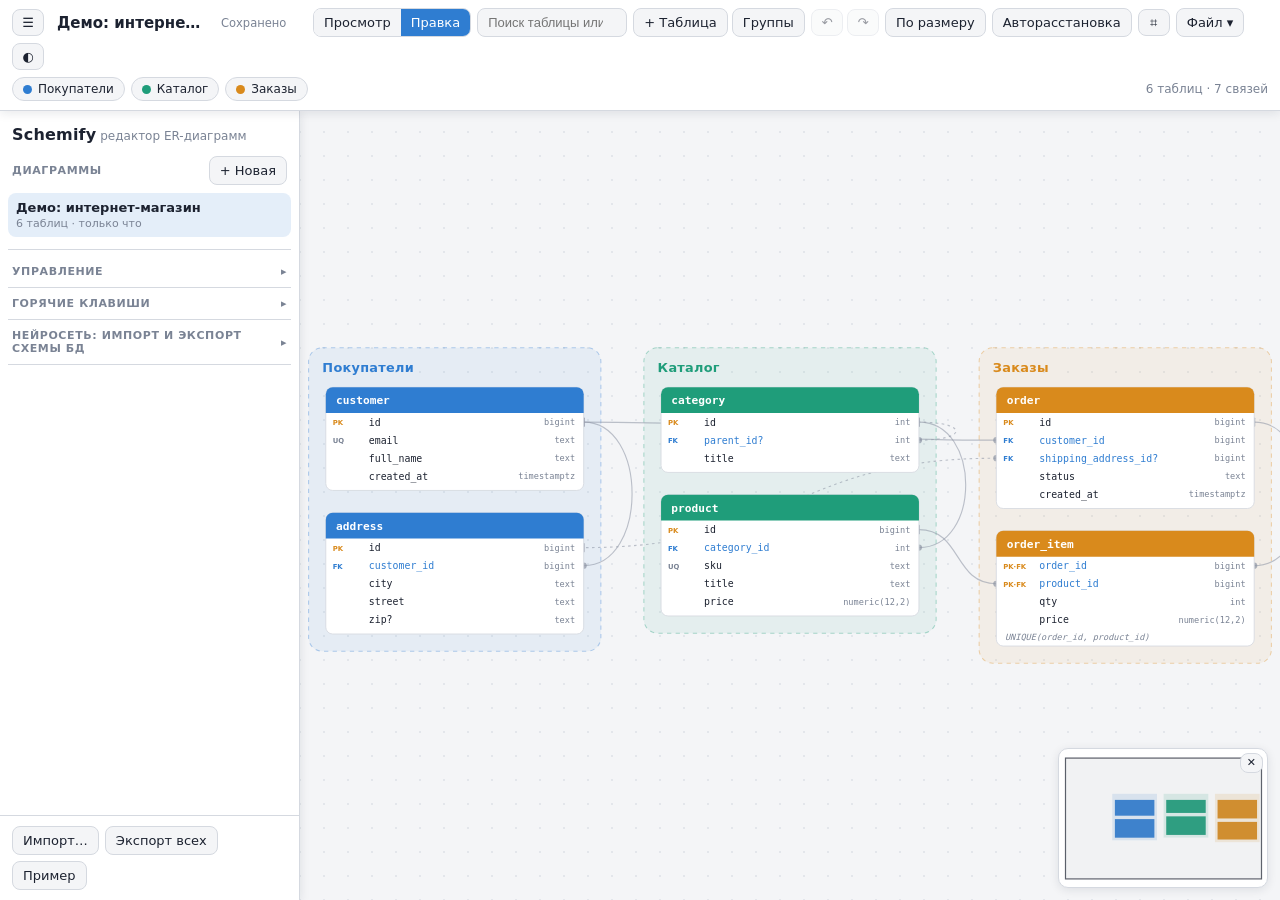
==== index.html @ 95e9d9aa "Проект переименован в Schemify - Название в заголовке вкладки, в левой панели, в промптах для нейрос" ====
<!doctype html>
<html lang="ru">
<head>
<meta charset="utf-8">
<meta name="viewport" content="width=device-width, initial-scale=1">
<title>Schemify — редактор ER-диаграмм</title>
<link rel="icon" href="data:,">
<!-- viewer.js подключается в <head>: он внедряет базовый CSS тем/диаграммы и сразу применяет тему (без мигания) -->
<script src="viewer.js"></script>
<link rel="stylesheet" href="style.css">
</head>
<body class="mode-edit">

<div id="top">
  <button id="sb-toggle" type="button" class="icon" data-i18n-aria="toggleSidebar" aria-controls="sidebar" aria-expanded="false">☰</button>
  <div class="title">
    <input id="dname" class="dname" type="text" data-i18n-aria="diagramName" spellcheck="false" autocomplete="off">
    <span id="save-state" class="save-state" role="status" aria-live="polite"></span>
  </div>
  <div class="seg" role="radiogroup" data-i18n-aria="modeAria">
    <button id="m-view" type="button" role="radio" aria-checked="false" data-i18n="modeView"></button>
    <button id="m-edit" type="button" role="radio" aria-checked="true" data-i18n="modeEdit"></button>
  </div>
  <input id="q" type="search" data-i18n-ph="searchPh" data-i18n-aria="search" autocomplete="off">
  <div class="grp edit-only">
    <button id="b-add-table" type="button" data-i18n="addTable" data-i18n-title="addTableAria"></button>
    <button id="b-groups" type="button" data-i18n="groupsBtn"></button>
  </div>
  <div class="grp edit-only">
    <button id="b-undo" type="button" class="icon" data-i18n-aria="undo">↶</button>
    <button id="b-redo" type="button" class="icon" data-i18n-aria="redo">↷</button>
  </div>
  <button id="fit" type="button" data-i18n="fit" title="F"></button>
  <button id="b-layout" type="button" class="edit-only" data-i18n="autoLayout"></button>
  <button id="b-snap" type="button" class="edit-only toggle icon" aria-pressed="false" data-i18n-aria="snapAria">⌗</button>
  <div class="menu-wrap">
    <button id="b-file" type="button" aria-haspopup="menu" aria-expanded="false" aria-controls="file-menu"><span data-i18n="fileMenu"></span> ▾</button>
    <div id="file-menu" class="menu" role="menu" hidden></div>
  </div>
  <button id="theme" type="button" class="icon" data-i18n-aria="themeAria">◐</button>
  <div class="row2"><div id="chips"></div><span id="stats" aria-live="polite"></span></div>
</div>

<aside id="sidebar" data-i18n-aria="diagrams">
  <div class="brand"><b>Schemify</b> <span data-i18n="appTagline"></span></div>
  <div class="sb-head">
    <h2 data-i18n="diagrams"></h2>
    <button id="sb-new" type="button" data-i18n="newDiagram"></button>
  </div>
  <div class="sb-body">
    <ul id="dlist"></ul>
    <div class="sb-help">
      <details data-help="controls"><summary data-i18n="helpControls"></summary><div id="help-controls" class="help"></div></details>
      <details data-help="keys"><summary data-i18n="helpKeys"></summary><div id="help-keys" class="help"></div></details>
      <details data-help="ai"><summary data-i18n="helpAi"></summary><div id="help-ai" class="help"></div></details>
    </div>
  </div>
  <div class="sb-foot">
    <button id="sb-import" type="button" data-i18n="importBtn"></button>
    <button id="sb-export-all" type="button" data-i18n="exportAllBtn"></button>
    <button id="sb-sample" type="button" data-i18n="sampleBtn"></button>
  </div>
</aside>

<svg id="svg" data-i18n-aria="canvasAria" role="application"></svg>

<div id="empty" hidden></div>

<div id="panel" role="complementary">
  <button id="close" type="button" data-i18n-aria="close">✕</button>
  <div id="pc"></div>
</div>

<div id="minimap" hidden>
  <canvas data-i18n-aria="minimapAria"></canvas>
  <button type="button" class="mm-close" data-i18n-aria="close">✕</button>
</div>
<button id="mm-show" type="button" hidden data-i18n="minimap"></button>

<div id="toasts" aria-live="polite"></div>
<div id="drop" hidden data-i18n="dropHint"></div>
<input id="file" type="file" accept=".json,.html,.htm,application/json,text/html" hidden>
<datalist id="pg-types"></datalist>

<script src="model.js"></script>
<script src="storage.js"></script>
<script src="samples.js"></script>
<script src="app.js"></script>
</body>
</html>
---- style.css ----
/* ============================================================================
   style.css — стили интерфейса редактора.
   Переменные тем (--bg, --panel, --card, --card-line, --text, --muted, --edge,
   --grid, --shadow, --c-<группа>, а также --accent/--fk/--pk/--danger) и стиль
   самой диаграммы объявлены в viewer.js (ERD.CSS): тот же CSS вшивается в
   экспортируемый HTML, поэтому он живёт в одном месте. Здесь — только редактор.
   ========================================================================== */
body{--sbw:300px;--pw:330px}
body.mode-edit{--pw:370px}
.mono{font-family:ui-monospace,"JetBrains Mono",Menlo,Consolas,monospace}

/* ---------- верхняя панель ---------- */
#top{gap:6px;padding:8px 12px}
#top input[type=search]{width:150px}
#top .grp{display:flex;gap:4px;align-items:center}
#top .title{display:flex;align-items:center;gap:6px;min-width:0}
.icon{min-width:32px;padding:6px 8px;line-height:1}
button:disabled{opacity:.45;cursor:default}
button:disabled:hover{border-color:var(--card-line)}
button.primary{background:var(--accent);border-color:var(--accent);color:#fff}
button.primary:hover{filter:brightness(1.08);border-color:var(--accent)}
button.danger{color:var(--danger)}
button.danger.primary{background:var(--danger);border-color:var(--danger);color:#fff}
button.toggle[aria-pressed=true]{border-color:var(--accent);color:var(--accent);background:color-mix(in srgb,var(--accent) 12%,var(--bg))}
.dname{font:650 15px system-ui,-apple-system,"Segoe UI",Roboto,sans-serif;background:transparent;color:var(--text);
  border:1px solid transparent;border-radius:8px;padding:4px 6px;width:165px;min-width:60px;text-overflow:ellipsis}
.dname:hover{border-color:var(--card-line)}
.dname:focus{border-color:var(--accent);background:var(--bg);outline:none}
.save-state{font-size:11.5px;color:var(--muted);white-space:nowrap;min-width:86px}
.save-state[data-state=saving]{color:var(--pk)}
.save-state[data-state=failed]{color:var(--danger);font-weight:600}
.seg{display:inline-flex;border:1px solid var(--card-line);border-radius:8px;overflow:hidden}
.seg button{border:0;border-radius:0;background:var(--bg)}
.seg button[aria-checked=true]{background:var(--accent);color:#fff}
body.mode-view .edit-only{display:none!important}
#top .row2{flex-basis:100%;display:flex;gap:10px;align-items:center;min-height:26px}
#top .row2 #chips{flex:1}

/* меню «Файл» */
.menu-wrap{position:relative}
.menu{position:absolute;top:calc(100% + 6px);left:0;z-index:10;min-width:260px;background:var(--panel);
  border:1px solid var(--card-line);border-radius:10px;box-shadow:var(--shadow);padding:6px;display:flex;flex-direction:column}
.menu[hidden]{display:none}
.menu button{border:0;background:transparent;text-align:left;display:flex;justify-content:space-between;align-items:center;gap:16px;
  padding:7px 10px;border-radius:6px}
.menu button:hover,.menu button:focus-visible{background:var(--bg);outline:none}
.menu button[aria-checked=true]::after{content:"✓";color:var(--accent)}
.menu kbd{color:var(--muted);font:11px system-ui,sans-serif}
.menu hr{border:0;border-top:1px solid var(--card-line);margin:5px 4px}

/* ---------- боковая панель диаграмм ---------- */
#sidebar{position:fixed;left:0;top:var(--th,56px);bottom:0;width:var(--sbw);z-index:4;background:var(--panel);
  border-right:1px solid var(--card-line);box-shadow:var(--shadow);display:flex;flex-direction:column;
  transform:translateX(-100%);transition:transform .2s,visibility .2s;visibility:hidden}
body.sb-open #sidebar{transform:none;visibility:visible}
.brand{padding:14px 12px 4px;font-size:12px;color:var(--muted)}
.brand b{font-size:16px;font-weight:750;color:var(--text);letter-spacing:.2px}
.sb-head{display:flex;align-items:center;justify-content:space-between;padding:8px 12px 8px}
.sb-head h2{font-size:11px;text-transform:uppercase;letter-spacing:.6px;color:var(--muted);margin:0}
#sidebar{width:var(--sbw)}
.sb-body{flex:1;overflow:auto;min-height:0;padding-bottom:8px}
#dlist{list-style:none;margin:0;padding:0 8px}
.ditem{display:flex;align-items:center;border-radius:8px;margin-bottom:2px}
.ditem:hover{background:var(--bg)}
.ditem.cur{background:color-mix(in srgb,var(--accent) 13%,transparent)}
.dopen{flex:1;min-width:0;text-align:left;border:0;background:transparent;padding:7px 8px;display:grid;
  grid-template-columns:1fr auto;column-gap:6px;row-gap:2px;align-items:center}
.dopen .dn{grid-column:1}.dopen .dm{grid-column:1}
.dmore{grid-column:2;grid-row:1/3;color:var(--muted);font-size:16px;opacity:0;transition:opacity .1s}
.ditem:hover .dmore,.dopen[aria-expanded=true] .dmore,.dopen:focus-visible .dmore{opacity:1}
.dopen[aria-expanded=true]{background:var(--bg);border-radius:8px}
.dn{font-weight:600;font-size:13px;white-space:nowrap;overflow:hidden;text-overflow:ellipsis}
.dm{font-size:11px;color:var(--muted)}

/* справка в левой панели */
.sb-help{margin:12px 8px 0;border-top:1px solid var(--card-line);padding-top:6px}
.sb-help details{border-bottom:1px solid var(--card-line)}
.sb-help summary{cursor:pointer;list-style:none;padding:9px 4px;font-size:11px;text-transform:uppercase;letter-spacing:.6px;
  color:var(--muted);font-weight:600;display:flex;justify-content:space-between;align-items:center;border-radius:6px}
.sb-help summary::-webkit-details-marker{display:none}
.sb-help summary::after{content:"▸";transition:transform .15s}
.sb-help details[open] summary::after{transform:rotate(90deg)}
.sb-help summary:hover{color:var(--text)}
.help{padding:0 4px 12px;font-size:12px;line-height:1.55;color:var(--muted)}
.help>b{color:var(--text);font-weight:600}
.help .hint{margin:8px 0 0}
.hdl{margin:0;display:grid;grid-template-columns:1fr;gap:1px}
.hdl dt{color:var(--text);font-weight:600;white-space:nowrap}
.hdl dd{margin:0 0 7px}
.help kbd{display:inline-block;font:600 10.5px ui-monospace,Menlo,Consolas,monospace;color:var(--text);background:var(--bg);
  border:1px solid var(--card-line);border-bottom-width:2px;border-radius:5px;padding:0 5px;line-height:17px}
.aicard{border:1px solid var(--card-line);border-radius:10px;padding:9px 10px;margin-top:10px;background:var(--bg)}
.aicard h4{margin:0;font-size:12.5px;color:var(--text)}
.aicard .hint{margin:3px 0 8px}
.aibtns{display:flex;flex-wrap:wrap;gap:5px}
.aibtns button{font-size:11.5px;padding:4px 8px;background:var(--panel)}
.aibtns button.primary{background:var(--accent)}
.menu.popup{position:fixed;top:0;left:0;z-index:25;min-width:220px}
.menu button.danger{color:var(--danger)}
.sb-foot{display:flex;flex-wrap:wrap;gap:6px;padding:10px 12px;border-top:1px solid var(--card-line)}

/* ---------- холст: элементы редактора ---------- */
#svg:focus{outline:none}
.node .port{display:none}
#svg.editing .node .port{display:inline;fill:var(--card);stroke:var(--fk);stroke-width:1.5;opacity:0;cursor:crosshair;transition:opacity .1s}
#svg.editing .node:hover .port{opacity:.35}
#svg.editing .node .row:hover .port{opacity:1}
#svg.editing .gtitle{cursor:move}
.tmp-link{fill:none;stroke:var(--fk);stroke-width:2;stroke-dasharray:6 4;pointer-events:none}
.marquee{fill:var(--accent);fill-opacity:.08;stroke:var(--accent);stroke-width:1;stroke-dasharray:4 3;pointer-events:none;vector-effect:non-scaling-stroke}
.node.linktarget .body{stroke:var(--fk);stroke-width:2.5}
.node .row.rowtarget .rowhl{fill-opacity:.2}
.gbox.drop{fill-opacity:.2;stroke-opacity:.95;stroke-width:2.2}
.inline-edit{position:fixed;z-index:20;background:var(--panel);color:var(--text);border:2px solid var(--accent);
  border-radius:6px;padding:2px 6px;outline:none;box-shadow:var(--shadow)}
#empty{position:fixed;left:50%;top:55%;transform:translate(-50%,-50%);z-index:2;max-width:440px;text-align:center;
  color:var(--muted);font-size:14px;line-height:1.55;pointer-events:none;padding:0 16px}

/* ---------- панель свойств ---------- */
body.mode-edit #panel{width:var(--pw)}
#panel .tname-in{width:100%;font:650 16px ui-monospace,Menlo,Consolas,monospace;padding:5px 8px;margin-right:28px}
#panel .ph{padding-right:30px}
#panel input[type=text],#panel textarea,#panel select{background:var(--bg);color:var(--text);border:1px solid var(--card-line);
  border-radius:6px;padding:5px 7px;font-size:12.5px;font-family:inherit;min-width:0}
#panel input.mono,#panel .mono{font-family:ui-monospace,Menlo,Consolas,monospace}
#panel input[type=text]:focus,#panel textarea:focus,#panel select:focus{border-color:var(--accent)}
#panel textarea{width:100%;min-height:58px;resize:vertical;line-height:1.4}
#panel select{padding:4px 5px}
.field{display:flex;flex-direction:column;gap:4px;margin:10px 0}
.field>span,.lbl{font-size:11px;color:var(--muted);text-transform:uppercase;letter-spacing:.6px}
.check{display:flex;align-items:center;gap:8px;font-size:13px;margin:8px 0;cursor:pointer}
.check input{width:16px;height:16px;accent-color:var(--accent)}
.pactions{display:flex;gap:6px;flex-wrap:wrap;margin:10px 0 4px}
.pactions button{font-size:12px;padding:5px 9px}
.warn{color:var(--danger);font-size:12px;margin-top:4px}
.colrow{border:1px solid var(--card-line);border-radius:8px;padding:5px 6px;margin-bottom:6px;background:color-mix(in srgb,var(--bg) 55%,var(--panel))}
.colrow input[type=text],.colrow select{background:var(--panel)!important}
.cl1{display:flex;gap:4px;align-items:center}
.cl1 .cname{flex:1.25;width:0}
.cl1 .ctype{flex:1;width:0;color:var(--muted)!important}
.cl2{display:flex;gap:4px;align-items:center;margin-top:5px;padding-left:24px}
.cl2 select{flex:1;width:0;font-size:11.5px!important}
.cl2 select:first-of-type{flex:1.5}
.cl2 .fklbl{font:700 9px system-ui,sans-serif;color:var(--fk);margin-left:4px;white-space:nowrap}
.fl{padding:2px 6px;font:700 10px system-ui,sans-serif;color:var(--muted);border-radius:6px}
.fl[aria-pressed=true]{color:#fff;background:var(--muted);border-color:var(--muted)}
.fl.pk[aria-pressed=true]{background:var(--pk);border-color:var(--pk)}
.fl.uq[aria-pressed=true]{background:var(--accent);border-color:var(--accent)}
.handle{cursor:grab;padding:4px 3px;border:0;background:transparent;color:var(--muted);touch-action:none;font-size:12px;letter-spacing:-2px;min-width:20px}
.handle:active{cursor:grabbing}
.xbtn{border:0;background:transparent;color:var(--muted);padding:4px 6px}
.xbtn:hover{color:var(--danger)}
.colrow.dragging{opacity:.45}
.colrow.drop-before{box-shadow:0 -3px 0 var(--accent)}
.colrow.drop-after{box-shadow:0 3px 0 var(--accent)}
.addbtn{width:100%;border-style:dashed;color:var(--muted);font-size:12.5px}
.addbtn:hover{color:var(--text)}
.uqrow{display:flex;gap:4px;margin-bottom:5px}
.uqrow input{flex:1;width:0}
.grow{display:flex;gap:6px;align-items:center;margin-bottom:6px}
.grow input[type=text]{flex:1;width:0}
.grow input[type=color]{width:28px;height:28px;padding:0;border:1px solid var(--card-line);border-radius:6px;background:none;cursor:pointer;flex:none}
.grow .cnt{font-size:11px;color:var(--muted);min-width:18px;text-align:right}
.selist{list-style:none;padding:0;margin:6px 0;max-height:240px;overflow:auto}
.hint{font-size:12px;color:var(--muted);line-height:1.45}

/* ---------- мини-карта ---------- */
#minimap{position:fixed;right:12px;bottom:12px;z-index:3;width:210px;height:140px;background:var(--panel);
  border:1px solid var(--card-line);border-radius:10px;box-shadow:var(--shadow);overflow:hidden;transition:right .2s}
#minimap[hidden],#mm-show[hidden]{display:none}
#minimap canvas{width:100%;height:100%;display:block;cursor:pointer;touch-action:none}
#minimap .mm-close{position:absolute;top:4px;right:4px;padding:0 6px;font-size:11px;line-height:18px}
#mm-show{position:fixed;right:12px;bottom:12px;z-index:3;font-size:12px;box-shadow:var(--shadow);background:var(--panel)}
body.panel-open #minimap,body.panel-open #mm-show{right:calc(var(--pw) + 24px)}

/* ---------- уведомления, диалоги, drag&drop ---------- */
#toasts{position:fixed;left:50%;bottom:16px;transform:translateX(-50%);z-index:30;display:flex;flex-direction:column;gap:8px;
  align-items:center;pointer-events:none;width:max-content;max-width:calc(100vw - 32px)}
.toast{pointer-events:auto;display:flex;align-items:center;gap:10px;background:var(--text);color:var(--bg);padding:8px 10px 8px 14px;
  border-radius:10px;font-size:13px;box-shadow:0 4px 18px rgba(0,0,0,.25);max-width:560px;line-height:1.4}
.toast button{background:transparent;color:inherit;border:1px solid currentColor;padding:3px 9px;font-size:12px;flex:none}
.toast .tx{border:0;opacity:.7;padding:3px 6px}
.toast.error{background:var(--danger);color:#fff}
.toast.warn{background:var(--pk);color:#1c2230}
dialog.dlg{border:1px solid var(--card-line);border-radius:12px;background:var(--panel);color:var(--text);box-shadow:var(--shadow);
  padding:18px 20px;width:min(540px,calc(100vw - 32px))}
dialog.dlg::backdrop{background:rgba(10,14,20,.45)}
.dlg h2{margin:0 0 10px;font-size:16px}
.dlg p{font-size:13.5px;line-height:1.5;margin:6px 0}
.dlg input[type=text],.dlg textarea{width:100%;background:var(--bg);color:var(--text);border:1px solid var(--card-line);border-radius:8px;
  padding:7px 9px;font-size:13.5px;font-family:inherit}
.dlg textarea{min-height:220px;font:12px ui-monospace,Menlo,Consolas,monospace;resize:vertical}
.dlg .actions{display:flex;justify-content:flex-end;gap:8px;margin-top:16px;flex-wrap:wrap}
.dlg .err{color:var(--danger);font-size:12.5px;margin-top:6px;white-space:pre-wrap}
.dlg .err:empty{display:none}
.dlg .warns{max-height:170px;overflow:auto;font-size:12px;color:var(--muted);padding-left:18px;margin:6px 0}
#drop{position:fixed;inset:0;z-index:40;display:flex;align-items:center;justify-content:center;font-size:20px;font-weight:600;
  background:color-mix(in srgb,var(--accent) 14%,transparent);border:3px dashed var(--accent);color:var(--text);pointer-events:none}
#drop[hidden]{display:none}

@media(max-width:800px){
  body{--sbw:min(290px,86vw)}
  body.mode-edit #panel{width:auto}
  .dname{width:130px}
  #top .row2 #chips{flex-wrap:nowrap;overflow-x:auto;scrollbar-width:none;min-width:0}
  #top .row2 #chips .chip{flex:none;white-space:nowrap}
  #stats{display:none}
  #minimap,#mm-show{display:none!important}
  .menu{position:fixed;left:8px;right:8px;top:calc(var(--th,56px) + 4px);max-height:calc(100vh - var(--th,56px) - 16px);overflow:auto}
}
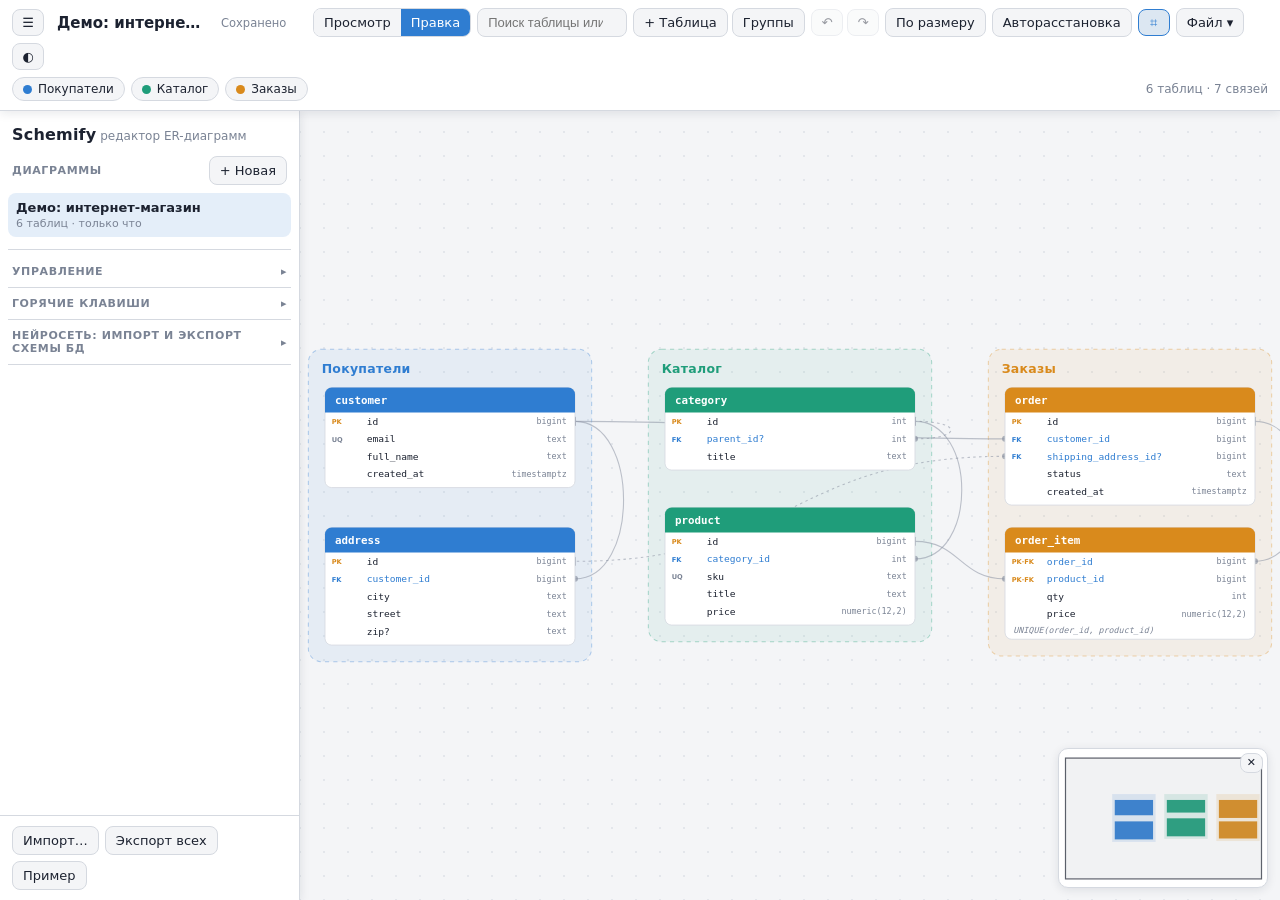
==== commit 8d128fec: "iOS: страница не масштабируется при фокусе поля и щипке - viewport: maximum-scale=1, user-scalable=n" ====
--- a/index.html
+++ b/index.html
@@ -2,7 +2,8 @@
 <html lang="ru">
 <head>
 <meta charset="utf-8">
-<meta name="viewport" content="width=device-width, initial-scale=1">
+<!-- maximum-scale=1: iOS не приближает страницу при фокусе поля ввода; масштаб схемы — свой, внутри холста -->
+<meta name="viewport" content="width=device-width, initial-scale=1, maximum-scale=1, user-scalable=no, viewport-fit=cover">
 <title>Schemify — редактор ER-диаграмм</title>
 <link rel="icon" href="data:,">
 <!-- viewer.js подключается в <head>: он внедряет базовый CSS тем/диаграммы и сразу применяет тему (без мигания) -->
--- a/style.css
+++ b/style.css
@@ -99,8 +99,13 @@
 .menu button.danger{color:var(--danger)}
 .sb-foot{display:flex;flex-wrap:wrap;gap:6px;padding:10px 12px;border-top:1px solid var(--card-line)}
 
+/* элементы интерфейса без выделения текста при двойном/долгом касании */
+.brand,.sb-head,.dopen,.sb-help summary,.menu,#toasts,#minimap,#mm-show,#empty,#drop{
+  -webkit-user-select:none;user-select:none;-webkit-touch-callout:none}
+
 /* ---------- холст: элементы редактора ---------- */
 #svg:focus{outline:none}
+body.mode-view .node{cursor:pointer}
 .node .port{display:none}
 #svg.editing .node .port{display:inline;fill:var(--card);stroke:var(--fk);stroke-width:1.5;opacity:0;cursor:crosshair;transition:opacity .1s}
 #svg.editing .node:hover .port{opacity:.35}
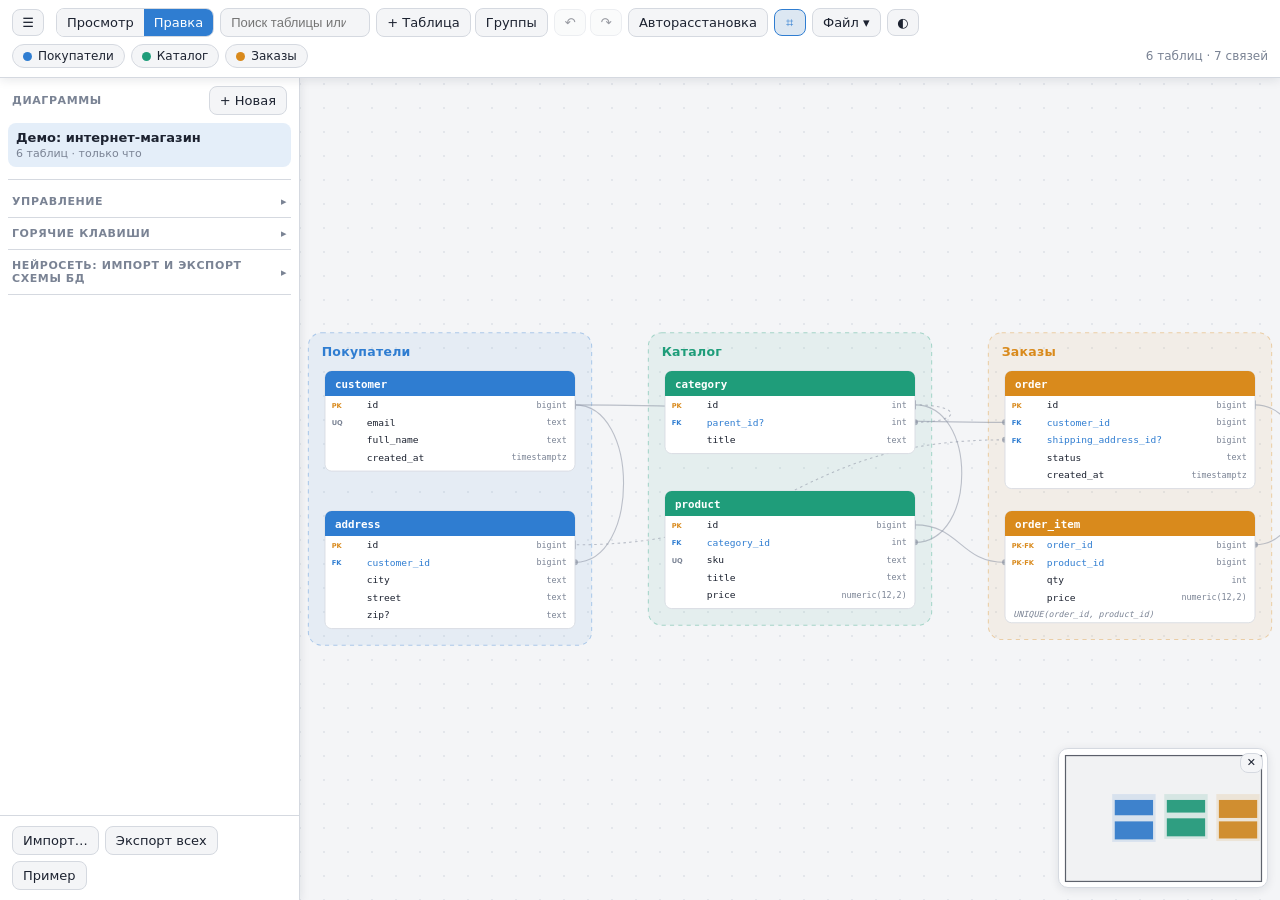
==== commit eff00594: "Упрощение интерфейса Были убраны из хедера - название проекта - кнопка "по размеру"  А также названи" ====
--- a/index.html
+++ b/index.html
@@ -15,7 +15,12 @@
 <div id="top">
   <button id="sb-toggle" type="button" class="icon" data-i18n-aria="toggleSidebar" aria-controls="sidebar" aria-expanded="false">☰</button>
   <div class="title">
-    <input id="dname" class="dname" type="text" data-i18n-aria="diagramName" spellcheck="false" autocomplete="off">
+    <!--
+      Название проекта было удалено из header'а.
+      Но на этом элементе немалый кусок логики завязан.
+      Так что просто скрыл его
+    -->
+    <input id="dname" class="dname" type="text" hidden="true" data-i18n-aria="diagramName" spellcheck="false" autocomplete="off">
     <span id="save-state" class="save-state" role="status" aria-live="polite"></span>
   </div>
   <div class="seg" role="radiogroup" data-i18n-aria="modeAria">
@@ -31,7 +36,7 @@
     <button id="b-undo" type="button" class="icon" data-i18n-aria="undo">↶</button>
     <button id="b-redo" type="button" class="icon" data-i18n-aria="redo">↷</button>
   </div>
-  <button id="fit" type="button" data-i18n="fit" title="F"></button>
+  <!-- <button id="fit" type="button" data-i18n="fit" title="F"></button> -->
   <button id="b-layout" type="button" class="edit-only" data-i18n="autoLayout"></button>
   <button id="b-snap" type="button" class="edit-only toggle icon" aria-pressed="false" data-i18n-aria="snapAria">⌗</button>
   <div class="menu-wrap">
@@ -43,7 +48,7 @@
 </div>
 
 <aside id="sidebar" data-i18n-aria="diagrams">
-  <div class="brand"><b>Schemify</b> <span data-i18n="appTagline"></span></div>
+  <!-- <div class="brand"><b>Schemify</b> <span data-i18n="appTagline"></span></div> -->
   <div class="sb-head">
     <h2 data-i18n="diagrams"></h2>
     <button id="sb-new" type="button" data-i18n="newDiagram"></button>
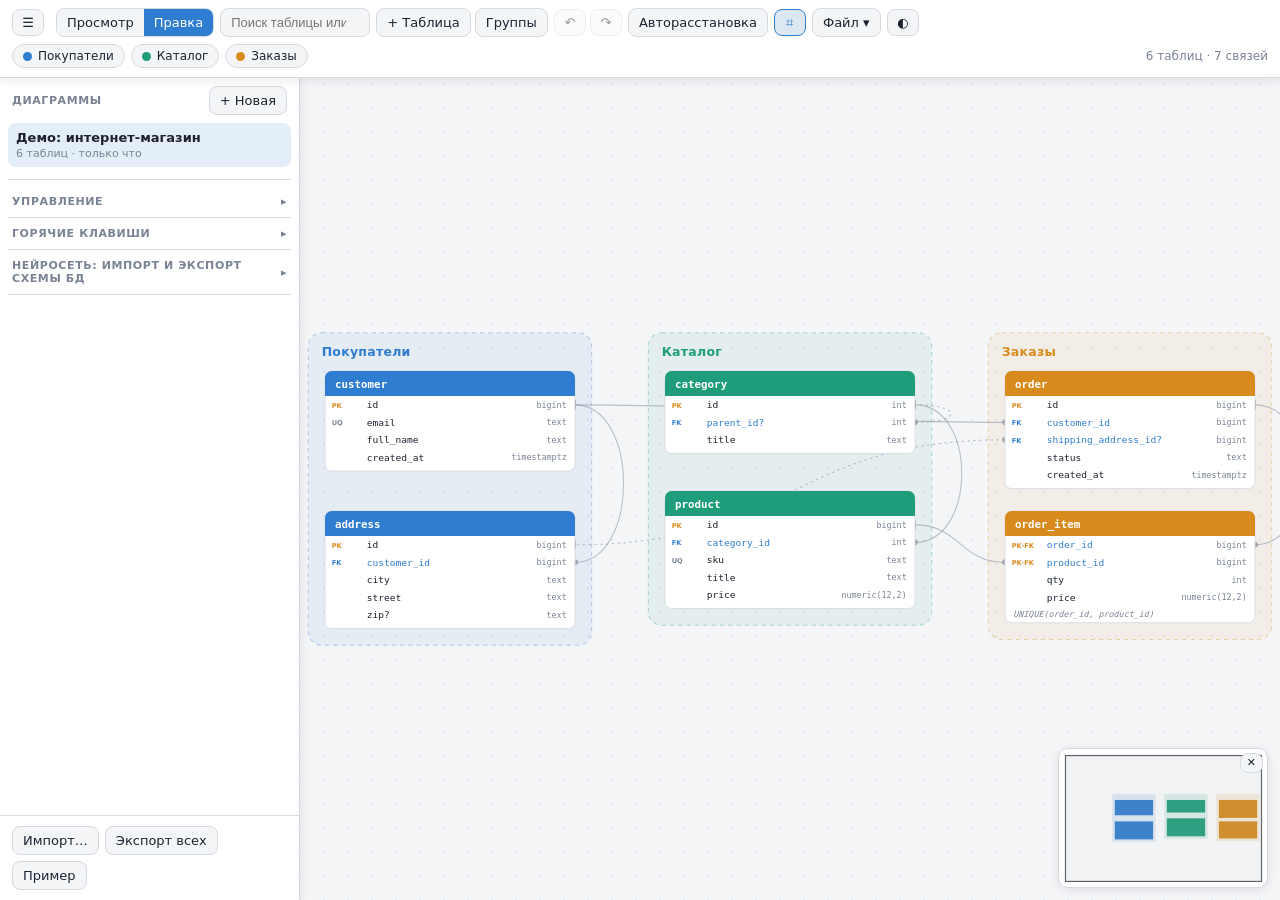
==== commit 73fe6129: "Сброс кэша браузера для скриптов и стилей (?v=2) Safari продолжал использовать старые viewer.js/app." ====
--- a/index.html
+++ b/index.html
@@ -6,9 +6,10 @@
 <meta name="viewport" content="width=device-width, initial-scale=1, maximum-scale=1, user-scalable=no, viewport-fit=cover">
 <title>Schemify — редактор ER-диаграмм</title>
 <link rel="icon" href="data:,">
+<!-- ?v=N у скриптов и стилей — сброс кэша браузера (особенно Safari): увеличивать при каждом изменении JS/CSS -->
 <!-- viewer.js подключается в <head>: он внедряет базовый CSS тем/диаграммы и сразу применяет тему (без мигания) -->
-<script src="viewer.js"></script>
-<link rel="stylesheet" href="style.css">
+<script src="viewer.js?v=2"></script>
+<link rel="stylesheet" href="style.css?v=2">
 </head>
 <body class="mode-edit">
 
@@ -88,9 +89,9 @@
 <input id="file" type="file" accept=".json,.html,.htm,application/json,text/html" hidden>
 <datalist id="pg-types"></datalist>
 
-<script src="model.js"></script>
-<script src="storage.js"></script>
-<script src="samples.js"></script>
-<script src="app.js"></script>
+<script src="model.js?v=2"></script>
+<script src="storage.js?v=2"></script>
+<script src="samples.js?v=2"></script>
+<script src="app.js?v=2"></script>
 </body>
 </html>
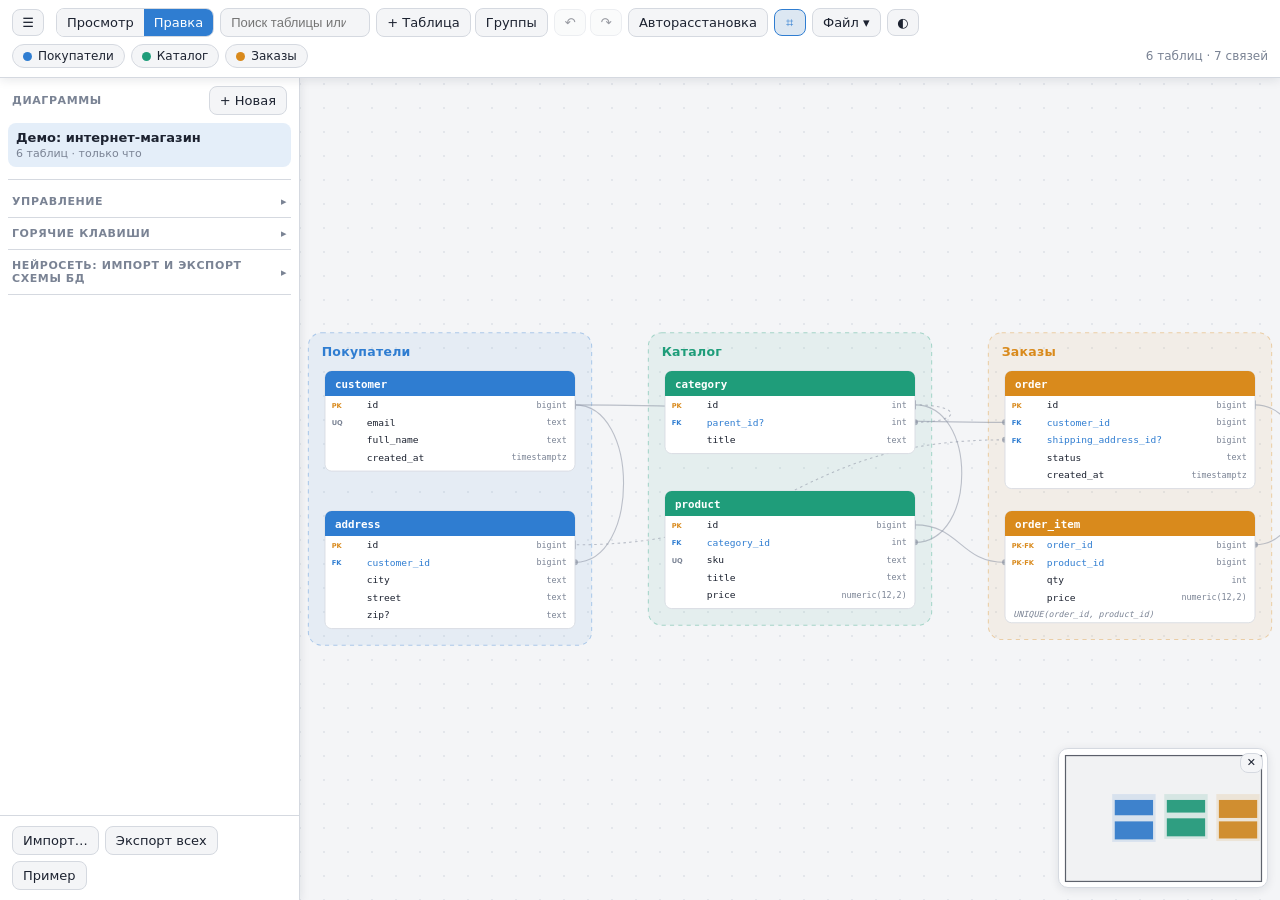
==== commit 702911dc: "Проверка схемы: автоисправление типов внешних ключей, дубликатов столбцов Co-Authored-By: Claude Son" ====
--- a/index.html
+++ b/index.html
@@ -8,8 +8,8 @@
 <link rel="icon" href="data:,">
 <!-- ?v=N у скриптов и стилей — сброс кэша браузера (особенно Safari): увеличивать при каждом изменении JS/CSS -->
 <!-- viewer.js подключается в <head>: он внедряет базовый CSS тем/диаграммы и сразу применяет тему (без мигания) -->
-<script src="viewer.js?v=2"></script>
-<link rel="stylesheet" href="style.css?v=2">
+<script src="viewer.js?v=3"></script>
+<link rel="stylesheet" href="style.css?v=3">
 </head>
 <body class="mode-edit">
 
@@ -45,7 +45,7 @@
     <div id="file-menu" class="menu" role="menu" hidden></div>
   </div>
   <button id="theme" type="button" class="icon" data-i18n-aria="themeAria">◐</button>
-  <div class="row2"><div id="chips"></div><span id="stats" aria-live="polite"></span></div>
+  <div class="row2"><div id="chips"></div><button id="b-lint" type="button" class="lint" hidden></button><span id="stats" aria-live="polite"></span></div>
 </div>
 
 <aside id="sidebar" data-i18n-aria="diagrams">
@@ -89,9 +89,9 @@
 <input id="file" type="file" accept=".json,.html,.htm,application/json,text/html" hidden>
 <datalist id="pg-types"></datalist>
 
-<script src="model.js?v=2"></script>
-<script src="storage.js?v=2"></script>
-<script src="samples.js?v=2"></script>
-<script src="app.js?v=2"></script>
+<script src="model.js?v=3"></script>
+<script src="storage.js?v=3"></script>
+<script src="samples.js?v=3"></script>
+<script src="app.js?v=3"></script>
 </body>
 </html>
--- a/style.css
+++ b/style.css
@@ -213,3 +213,8 @@
   #minimap,#mm-show{display:none!important}
   .menu{position:fixed;left:8px;right:8px;top:calc(var(--th,56px) + 4px);max-height:calc(100vh - var(--th,56px) - 16px);overflow:auto}
 }
+
+.lint{background:var(--pk);color:#1c2230;border-color:transparent;font-size:12px;padding:2px 10px}
+.lint-list{max-height:50vh;overflow:auto;margin:8px 0;padding:0;list-style:none}
+.lint-list li{display:flex;gap:8px;align-items:center;justify-content:space-between;padding:4px 0;border-bottom:1px solid var(--border,#8884);font-size:13px}
+.lint-list button{flex:none;font-size:12px}
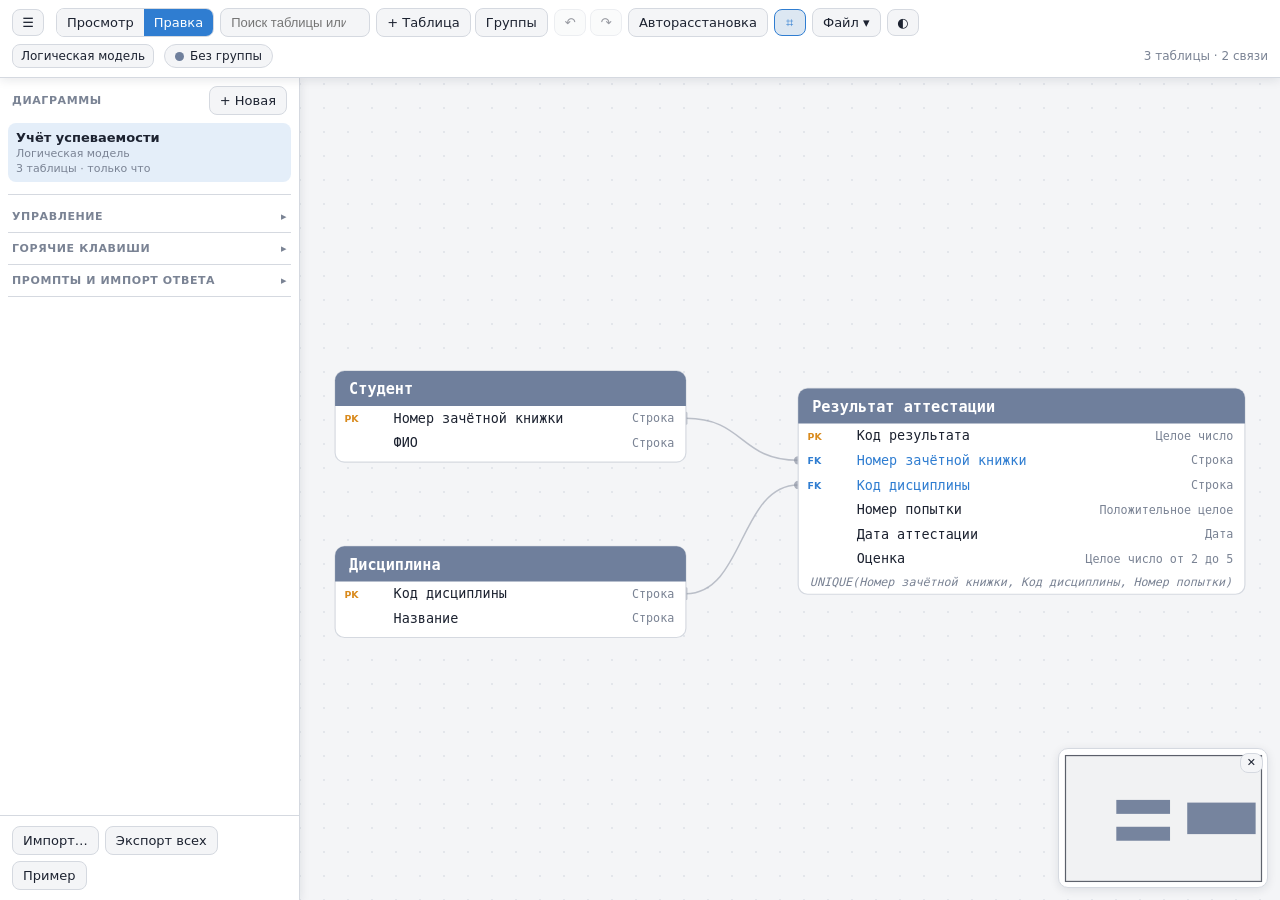
==== commit 03fdc782: "Добавить уровни моделей БД и экспорт для отчётов" ====
--- a/index.html
+++ b/index.html
@@ -8,8 +8,8 @@
 <link rel="icon" href="data:,">
 <!-- ?v=N у скриптов и стилей — сброс кэша браузера (особенно Safari): увеличивать при каждом изменении JS/CSS -->
 <!-- viewer.js подключается в <head>: он внедряет базовый CSS тем/диаграммы и сразу применяет тему (без мигания) -->
-<script src="viewer.js?v=3"></script>
-<link rel="stylesheet" href="style.css?v=3">
+<script src="viewer.js?v=9"></script>
+<link rel="stylesheet" href="style.css?v=9">
 </head>
 <body class="mode-edit">
 
@@ -31,6 +31,7 @@
   <input id="q" type="search" data-i18n-ph="searchPh" data-i18n-aria="search" autocomplete="off">
   <div class="grp edit-only">
     <button id="b-add-table" type="button" data-i18n="addTable" data-i18n-title="addTableAria"></button>
+    <button id="b-relationships" type="button" hidden>Связи</button>
     <button id="b-groups" type="button" data-i18n="groupsBtn"></button>
   </div>
   <div class="grp edit-only">
@@ -45,7 +46,7 @@
     <div id="file-menu" class="menu" role="menu" hidden></div>
   </div>
   <button id="theme" type="button" class="icon" data-i18n-aria="themeAria">◐</button>
-  <div class="row2"><div id="chips"></div><button id="b-lint" type="button" class="lint" hidden></button><span id="stats" aria-live="polite"></span></div>
+  <div class="row2"><button id="model-level" type="button" title="Сведения о модели"></button><div id="chips"></div><button id="b-lint" type="button" class="lint" hidden></button><span id="stats" aria-live="polite"></span></div>
 </div>
 
 <aside id="sidebar" data-i18n-aria="diagrams">
@@ -89,9 +90,11 @@
 <input id="file" type="file" accept=".json,.html,.htm,application/json,text/html" hidden>
 <datalist id="pg-types"></datalist>
 
-<script src="model.js?v=3"></script>
-<script src="storage.js?v=3"></script>
-<script src="samples.js?v=3"></script>
-<script src="app.js?v=3"></script>
+<script src="model.js?v=9"></script>
+<script src="storage.js?v=9"></script>
+<script src="samples.js?v=9"></script>
+<script src="prompts.js?v=9"></script>
+<script src="report.js?v=9"></script>
+<script src="app.js?v=9"></script>
 </body>
 </html>
--- a/style.css
+++ b/style.css
@@ -35,6 +35,10 @@
 body.mode-view .edit-only{display:none!important}
 #top .row2{flex-basis:100%;display:flex;gap:10px;align-items:center;min-height:26px}
 #top .row2 #chips{flex:1}
+#model-level{color:var(--text);font-size:12px;line-height:1.2;text-align:left;max-width:min(40vw,260px);
+  padding:4px 8px;overflow:hidden;text-overflow:ellipsis;white-space:nowrap;flex:none}
+#b-relationships[hidden],.field[hidden]{display:none}
+#svg.exporting *{transition:none!important;animation:none!important}
 
 /* меню «Файл» */
 .menu-wrap{position:relative}
@@ -89,10 +93,7 @@
 .hdl dd{margin:0 0 7px}
 .help kbd{display:inline-block;font:600 10.5px ui-monospace,Menlo,Consolas,monospace;color:var(--text);background:var(--bg);
   border:1px solid var(--card-line);border-bottom-width:2px;border-radius:5px;padding:0 5px;line-height:17px}
-.aicard{border:1px solid var(--card-line);border-radius:10px;padding:9px 10px;margin-top:10px;background:var(--bg)}
-.aicard h4{margin:0;font-size:12.5px;color:var(--text)}
-.aicard .hint{margin:3px 0 8px}
-.aibtns{display:flex;flex-wrap:wrap;gap:5px}
+.aibtns{display:flex;flex-wrap:wrap;gap:5px;margin-top:8px}
 .aibtns button{font-size:11.5px;padding:4px 8px;background:var(--panel)}
 .aibtns button.primary{background:var(--accent)}
 .menu.popup{position:fixed;top:0;left:0;z-index:25;min-width:220px}
@@ -133,6 +134,8 @@
 #panel select{padding:4px 5px}
 .field{display:flex;flex-direction:column;gap:4px;margin:10px 0}
 .field>span,.lbl{font-size:11px;color:var(--muted);text-transform:uppercase;letter-spacing:.6px}
+.relationship-list{display:grid;gap:5px;max-height:22vh;overflow:auto}
+.relationship-row{display:block;width:100%;text-align:left;margin:4px 0;overflow-wrap:anywhere}
 .check{display:flex;align-items:center;gap:8px;font-size:13px;margin:8px 0;cursor:pointer}
 .check input{width:16px;height:16px;accent-color:var(--accent)}
 .pactions{display:flex;gap:6px;flex-wrap:wrap;margin:10px 0 4px}
@@ -192,9 +195,11 @@
 dialog.dlg::backdrop{background:rgba(10,14,20,.45)}
 .dlg h2{margin:0 0 10px;font-size:16px}
 .dlg p{font-size:13.5px;line-height:1.5;margin:6px 0}
-.dlg input[type=text],.dlg textarea{width:100%;background:var(--bg);color:var(--text);border:1px solid var(--card-line);border-radius:8px;
+.dlg input[type=text],.dlg input[type=number],.dlg select,.dlg textarea{width:100%;background:var(--bg);color:var(--text);border:1px solid var(--card-line);border-radius:8px;
   padding:7px 9px;font-size:13.5px;font-family:inherit}
+.dlg-pair{display:grid;grid-template-columns:repeat(2,minmax(0,1fr));column-gap:12px}
 .dlg textarea{min-height:220px;font:12px ui-monospace,Menlo,Consolas,monospace;resize:vertical}
+.dlg textarea.caption-text{min-height:0;font:inherit;line-height:1.35}
 .dlg .actions{display:flex;justify-content:flex-end;gap:8px;margin-top:16px;flex-wrap:wrap}
 .dlg .err{color:var(--danger);font-size:12.5px;margin-top:6px;white-space:pre-wrap}
 .dlg .err:empty{display:none}
@@ -218,3 +223,5 @@
 .lint-list{max-height:50vh;overflow:auto;margin:8px 0;padding:0;list-style:none}
 .lint-list li{display:flex;gap:8px;align-items:center;justify-content:space-between;padding:4px 0;border-bottom:1px solid var(--border,#8884);font-size:13px}
 .lint-list button{flex:none;font-size:12px}
+#svg.editing .note{cursor:move}
+.inline-edit.note-edit{font:12px ui-monospace,Menlo,Consolas,monospace;min-height:80px;resize:both;line-height:1.35}
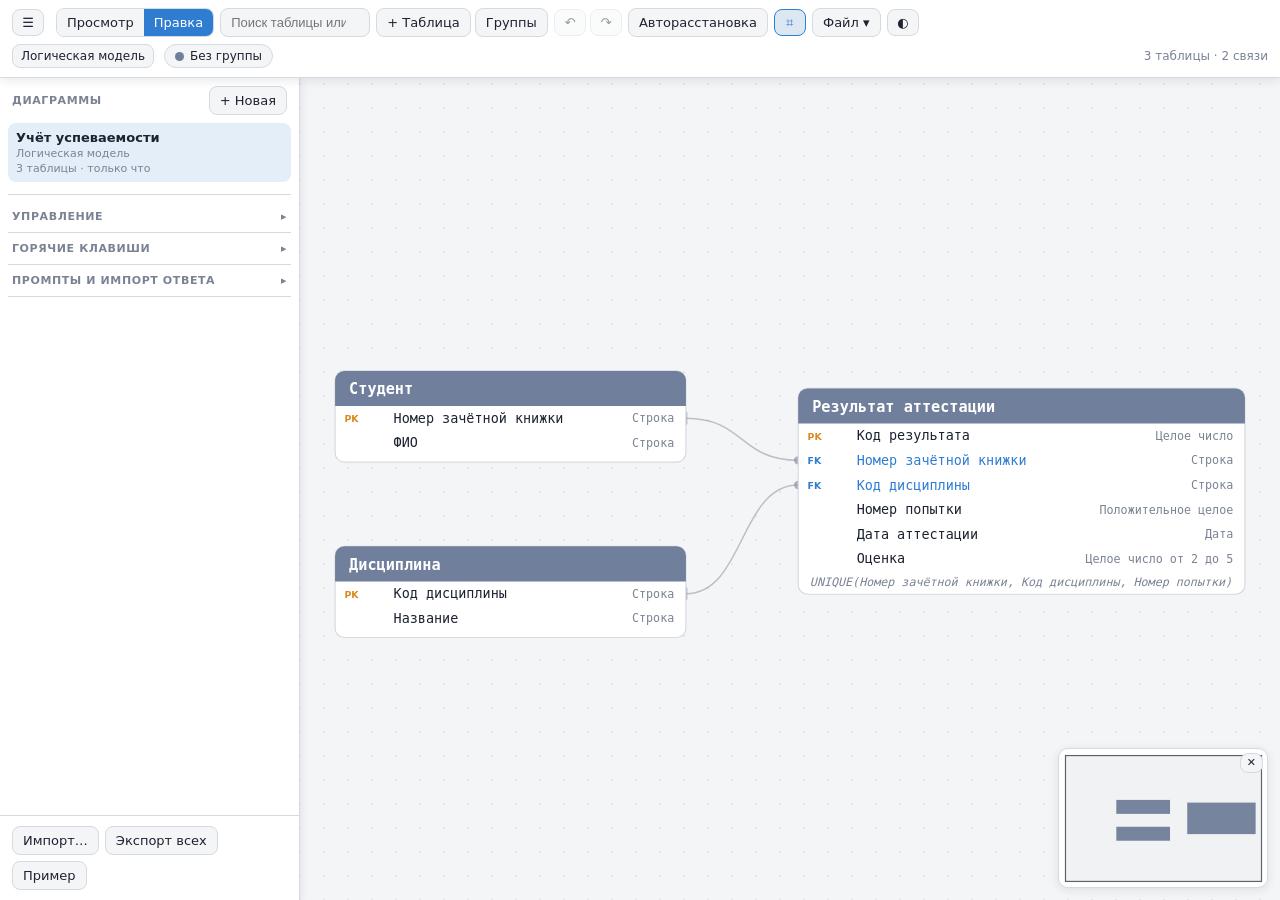
==== commit b762a614: "Добавить автоматическое преобразование логической модели" ====
--- a/index.html
+++ b/index.html
@@ -8,8 +8,8 @@
 <link rel="icon" href="data:,">
 <!-- ?v=N у скриптов и стилей — сброс кэша браузера (особенно Safari): увеличивать при каждом изменении JS/CSS -->
 <!-- viewer.js подключается в <head>: он внедряет базовый CSS тем/диаграммы и сразу применяет тему (без мигания) -->
-<script src="viewer.js?v=9"></script>
-<link rel="stylesheet" href="style.css?v=9">
+<script src="viewer.js?v=10"></script>
+<link rel="stylesheet" href="style.css?v=10">
 </head>
 <body class="mode-edit">
 
@@ -90,11 +90,12 @@
 <input id="file" type="file" accept=".json,.html,.htm,application/json,text/html" hidden>
 <datalist id="pg-types"></datalist>
 
-<script src="model.js?v=9"></script>
-<script src="storage.js?v=9"></script>
-<script src="samples.js?v=9"></script>
-<script src="prompts.js?v=9"></script>
-<script src="report.js?v=9"></script>
-<script src="app.js?v=9"></script>
+<script src="model.js?v=10"></script>
+<script src="storage.js?v=10"></script>
+<script src="samples.js?v=10"></script>
+<script src="prompts.js?v=10"></script>
+<script src="report.js?v=10"></script>
+<script src="conversion.js?v=10"></script>
+<script src="app.js?v=10"></script>
 </body>
 </html>
--- a/style.css
+++ b/style.css
@@ -204,6 +204,17 @@
 .dlg .err{color:var(--danger);font-size:12.5px;margin-top:6px;white-space:pre-wrap}
 .dlg .err:empty{display:none}
 .dlg .warns{max-height:170px;overflow:auto;font-size:12px;color:var(--muted);padding-left:18px;margin:6px 0}
+dialog.conversion-dialog{width:min(740px,calc(100vw - 32px))}
+.conversion-fold[hidden]{display:none}
+.conversion-preview{display:block;width:100%;height:clamp(160px,31dvh,295px);background:var(--bg);
+  border:1px solid var(--card-line);border-radius:8px}
+.conversion-section{margin:10px 0}
+.conversion-section summary{cursor:pointer;font-size:13px;font-weight:600}
+.conversion-fields{max-height:220px;overflow:auto;margin-top:6px;display:grid;gap:6px}
+.conversion-row{min-width:0;margin:0;border:1px solid var(--card-line);border-radius:8px;padding:2px 9px 3px}
+.conversion-row legend,.conversion-row label span{overflow-wrap:anywhere}
+.conversion-row legend{font-size:12px}
+.conversion-row .field{margin:6px 0}
 #drop{position:fixed;inset:0;z-index:40;display:flex;align-items:center;justify-content:center;font-size:20px;font-weight:600;
   background:color-mix(in srgb,var(--accent) 14%,transparent);border:3px dashed var(--accent);color:var(--text);pointer-events:none}
 #drop[hidden]{display:none}
